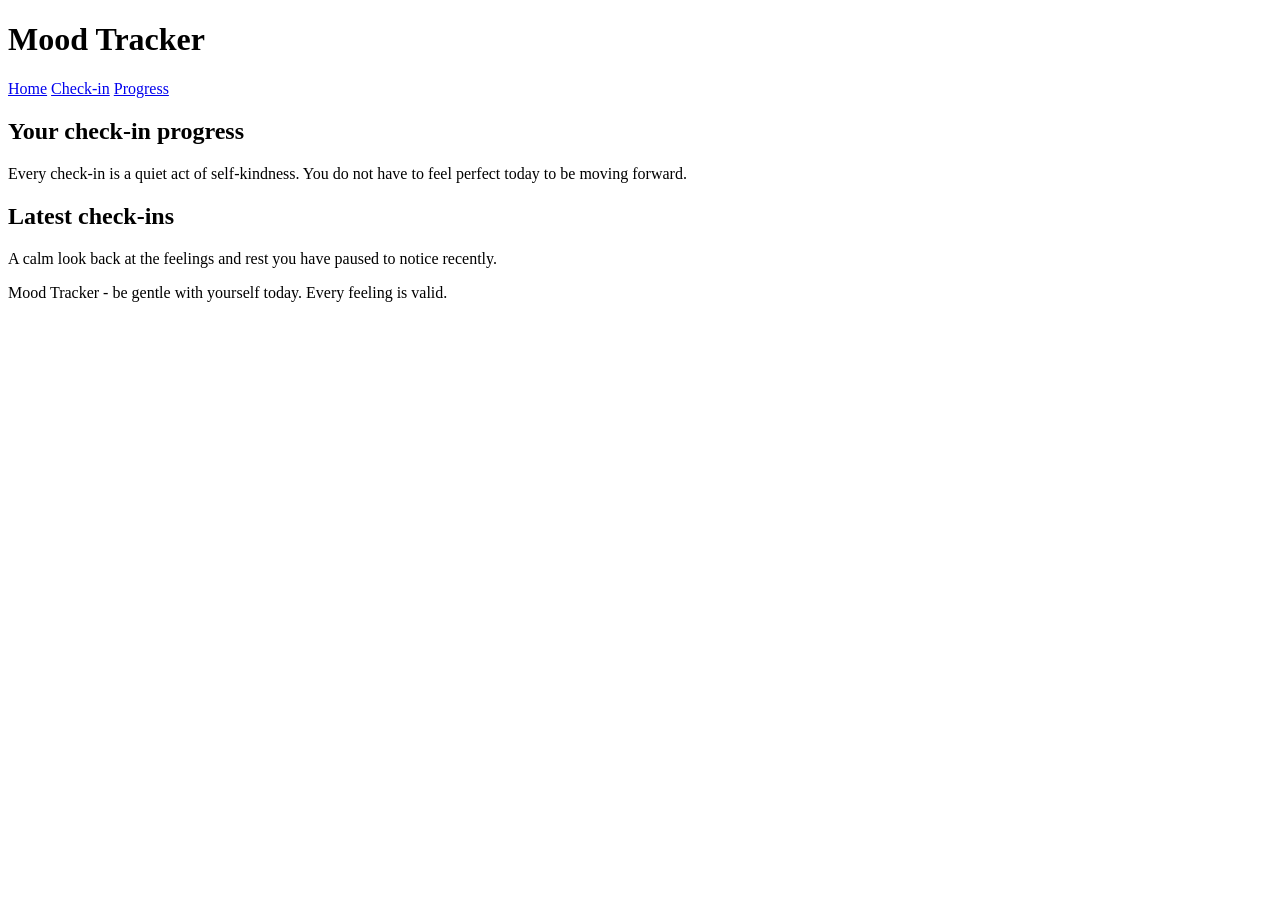
==== index.html @ 3362ba43 "Created the HTML home page skeleton" ====
<!DOCTYPE html>
<html lang="en">
<head>
    <meta charset="UTF-8">
    <meta name="viewport" content="width=device-width, initial-scale=1.0">
    <meta name="description" content="Log daily mood check-ins, track emotional patterns, and build mindful reflection habits.">
    <title>Home | Mood Tracker</title>
    <link rel="stylesheet" href="styles.css">
</head>
<body>
    <header>
        <h1>Mood Tracker</h1>
        <nav>
            <a href="index.html" class="active">Home</a>
            <a href="checkin.html">Check-in</a>
            <a href="progress.html">Progress</a>
        </nav>
    </header>

    <main>
        <section>
            <h2>Your check-in progress</h2>
            <p>Every check-in is a quiet act of self-kindness. You do not have to feel perfect today to be moving forward.</p>

            <div id="stats" class="stats"></div>
        </section>
        <section>
            <h2>Latest check-ins</h2>
            <p>A calm look back at the feelings and rest you have paused to notice recently.</p>
            <ul id="recent" class="list"></ul>
        </section>
    </main>
    <footer>
        <p>Mood Tracker - be gentle with yourself today. Every feeling is valid.</p>
    </footer>
    <script src="script.js"></script>
</body>
</html>
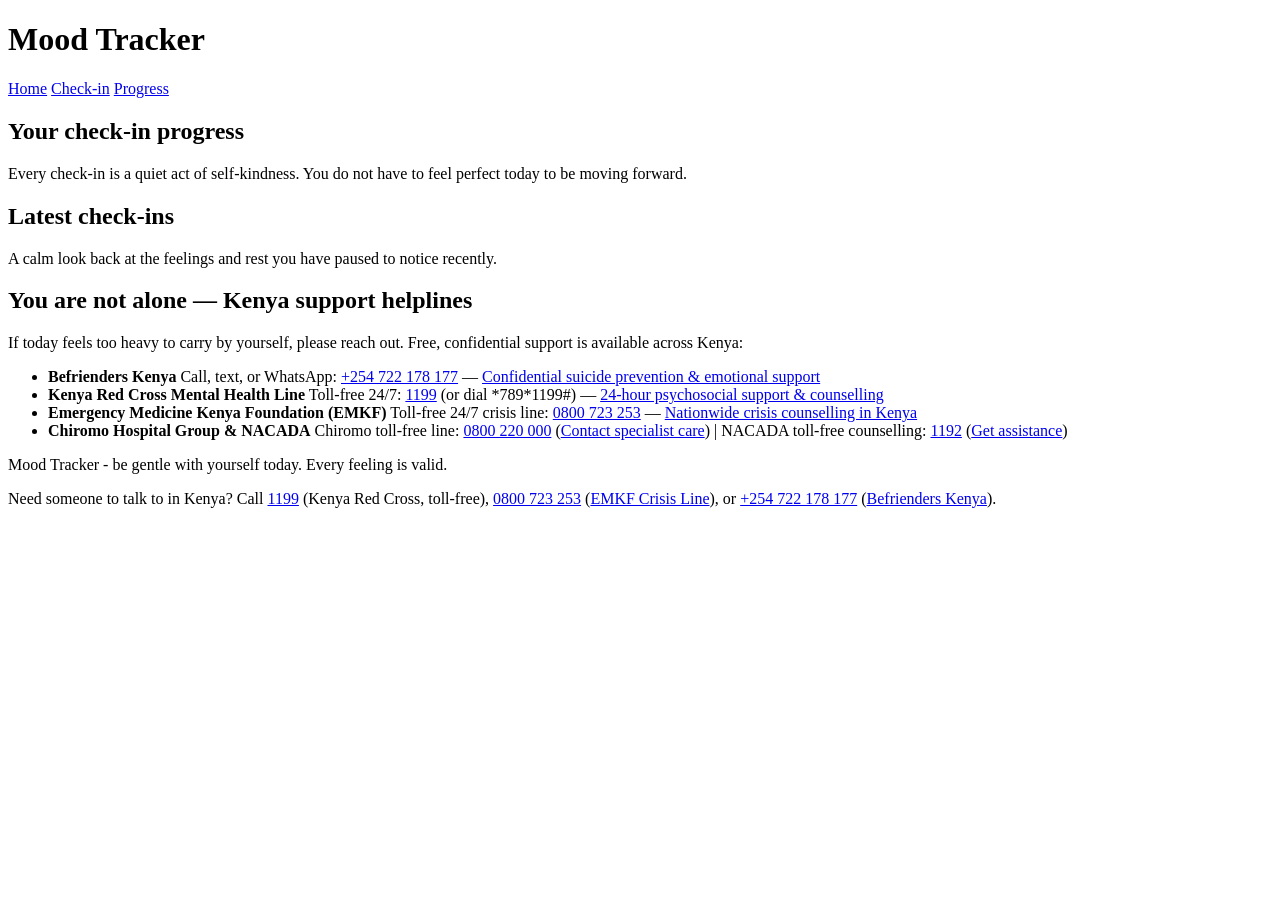
==== commit 66d0ef04: "Added helpline contacts" ====
--- a/index.html
+++ b/index.html
@@ -29,9 +29,32 @@
             <p>A calm look back at the feelings and rest you have paused to notice recently.</p>
             <ul id="recent" class="list"></ul>
         </section>
+        <section>
+           <h2>You are not alone — Kenya support helplines</h2>
+           <p>If today feels too heavy to carry by yourself, please reach out. Free, confidential support is available across Kenya:</p>
+           <ul class="list">
+                <li>
+                    <strong>Befrienders Kenya</strong>
+                    <span>Call, text, or WhatsApp: <a href="tel:+254722178177">+254 722 178 177</a> — <a href="https://findahelpline.com/organizations/befrienders-kenya-suicide-prevention-helpline" target="_blank" rel="noopener">Confidential suicide prevention &amp; emotional support</a></span>
+                </li>
+                <li>
+                    <strong>Kenya Red Cross Mental Health Line</strong>
+                    <span>Toll-free 24/7: <a href="tel:1199">1199</a> (or dial *789*1199#) — <a href="https://ngos.ke/mental-health-ngos-in-kenya-2026-suicide-prevention-guide/" target="_blank" rel="noopener">24-hour psychosocial support &amp; counselling</a></span>
+                </li>
+                <li>
+                    <strong>Emergency Medicine Kenya Foundation (EMKF)</strong>
+                    <span>Toll-free 24/7 crisis line: <a href="tel:0800723253">0800 723 253</a> — <a href="https://heyrafiki.space/crisis" target="_blank" rel="noopener">Nationwide crisis counselling in Kenya</a></span>
+                </li>
+                <li>
+                    <strong>Chiromo Hospital Group &amp; NACADA</strong>
+                    <span>Chiromo toll-free line: <a href="tel:0800220000">0800 220 000</a> (<a href="https://chiromohospitalgroup.co.ke/contact-us/" target="_blank" rel="noopener">Contact specialist care</a>) | NACADA toll-free counselling: <a href="tel:1192">1192</a> (<a href="https://nacada.go.ke/how-get-assistance" target="_blank" rel="noopener">Get assistance</a>)</span>
+                </li>
+            </ul> 
+        </section>
     </main>
     <footer>
         <p>Mood Tracker - be gentle with yourself today. Every feeling is valid.</p>
+        <p>Need someone to talk to in Kenya? Call <a href="tel:1199">1199</a> (Kenya Red Cross, toll-free), <a href="tel:0800723253">0800 723 253</a> (<a href="https://heyrafiki.space/crisis" target="_blank" rel="noopener">EMKF Crisis Line</a>), or <a href="tel:+254722178177">+254 722 178 177</a> (<a href="https://findahelpline.com/organizations/befrienders-kenya-suicide-prevention-helpline" target="_blank" rel="noopener">Befrienders Kenya</a>).</p>
     </footer>
     <script src="script.js"></script>
 </body>
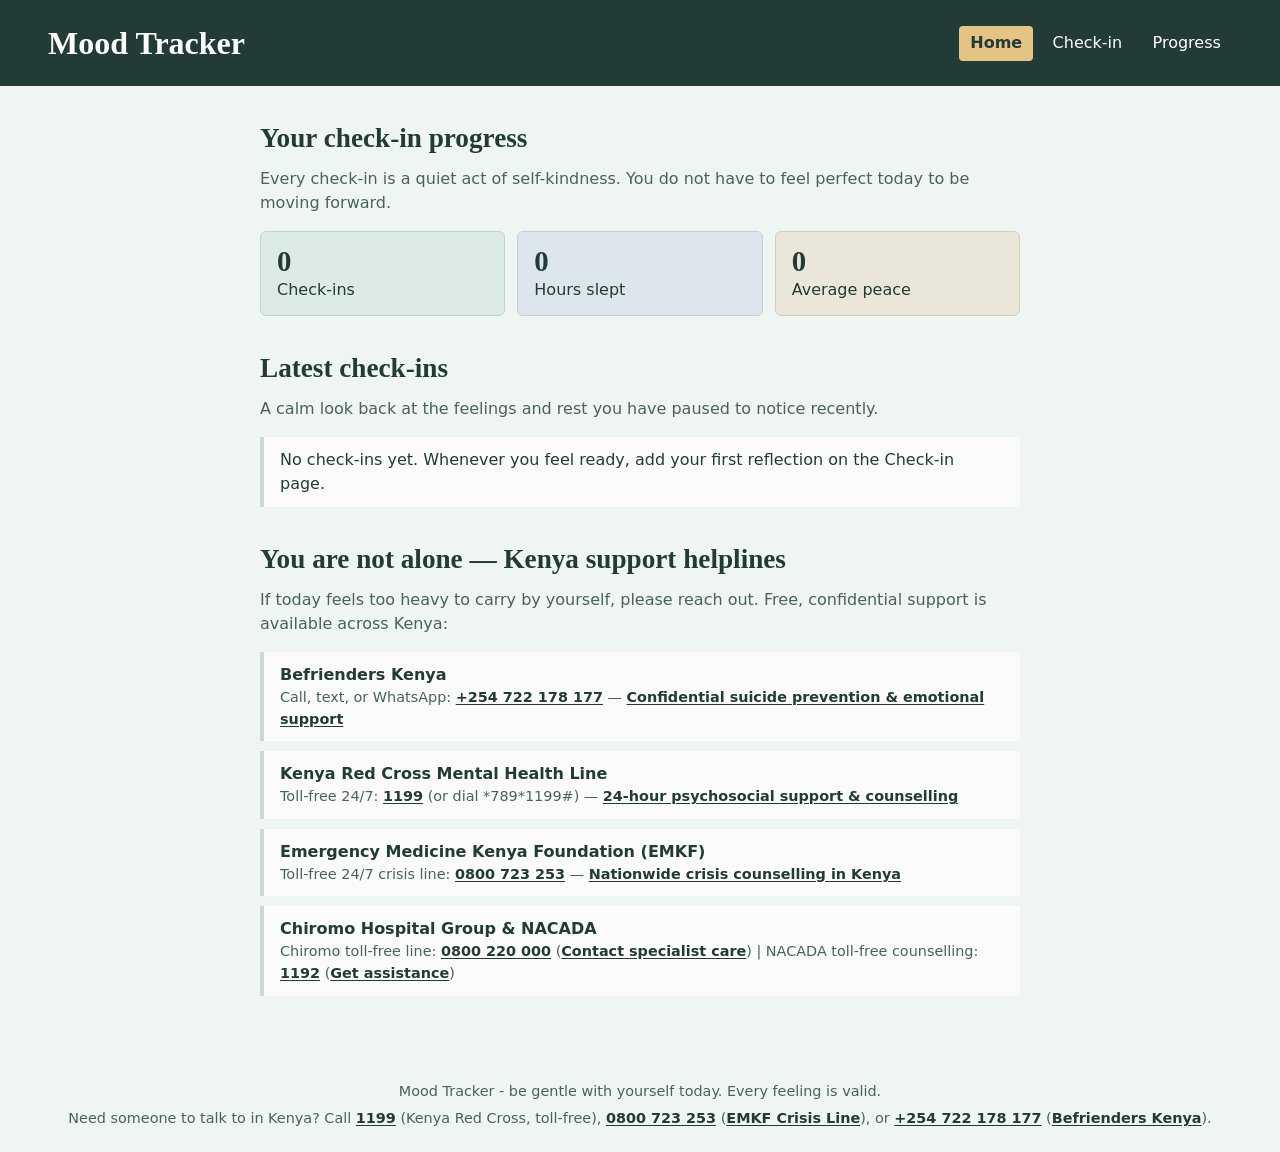
==== commit 2e39aeab: "Corrected errors from all files to allow the pages to run smoothly" ====
--- a/index.html
+++ b/index.html
@@ -7,7 +7,7 @@
     <title>Home | Mood Tracker</title>
     <link rel="stylesheet" href="styles.css">
 </head>
-<body>
+<body data-page="home">
     <header>
         <h1>Mood Tracker</h1>
         <nav>
--- a/styles.css
+++ b/styles.css
@@ -0,0 +1,242 @@
+:root {
+  --paper: #eff5f2; 
+  --card: #fbfcfa; 
+  --ink: #233b36; 
+  --line: #c7dad3;
+  --accent: #e5c384; 
+  --good: #2d7a63; 
+  --bad: #b8564f;
+  --head: Georgia, "Times New Roman", serif;
+  --body: "Segoe UI", system-ui, sans-serif;
+}
+
+* {
+ box-sizing: border-box; 
+}
+
+body {
+    margin: 0;
+    font-family:
+    var(--body); 
+    background: var(--paper); 
+    color: var(--ink); 
+    line-height: 1.5; 
+}
+
+
+header { 
+    background: var(--ink); 
+    color: #fff; 
+    padding: 1rem; 
+    display: flex; 
+    flex-direction: column; gap: .75rem; 
+}
+
+h1, h2 { 
+    font-family: var(--head); 
+    margin: 0 0 .5rem; 
+}
+
+h1 { 
+    margin: 0; 
+}
+
+section > p {
+    margin: 0 0 1rem; 
+    color: #47635c; 
+} 
+
+nav { 
+    display: flex; 
+    gap: .5rem; 
+    flex-wrap: wrap; 
+}
+
+nav a { 
+    color: #fff; 
+    text-decoration: none; 
+    padding: .35rem .7rem; 
+    border-radius: 4px; 
+}
+
+nav a:hover { 
+    background: rgba(255,255,255,.15); 
+}
+
+nav a.active { 
+    background: var(--accent); 
+    color: var(--ink); 
+    font-weight: 600; 
+} 
+
+main { 
+    max-width: 760px; 
+    margin: 0 auto; 
+    padding: 1rem; 
+}
+
+section { 
+    margin-bottom: 2rem; 
+}
+
+footer { 
+    text-align: center; 
+    padding: 1rem; 
+    color: #47635c; 
+    font-size: .9rem; 
+}
+
+footer p { 
+    margin: .35rem 0; 
+}
+
+main a, footer a { 
+    color: var(--ink); 
+    font-weight: 600; 
+    text-underline-offset: 2px; 
+}
+
+
+.stats { 
+    display: grid; 
+    grid-template-columns: 1fr; gap: .75rem; 
+}
+
+.stats div { 
+    background: var(--card); 
+    border: 1px solid var(--line); 
+    border-radius: 6px; 
+    padding: .8rem 1rem; 
+}
+
+.stats div:nth-child(1) { 
+    background: #dcebe5; 
+    border-color: #bdd4cb; 
+}
+
+.stats div:nth-child(2) { 
+    background: #dde6ed; 
+    border-color: #bfd0dc; 
+}
+
+.stats div:nth-child(3) { 
+    background: #ebe6da; 
+    border-color: #d5ccb8; 
+}
+
+.stats b { 
+    display: block; 
+    font: 700 1.8rem var(--head); 
+}
+
+.list { 
+    list-style: none; 
+    padding: 0; 
+    margin: 0; 
+    display: grid; 
+    gap: .6rem; 
+}
+
+.list li { 
+    background: var(--card); 
+    border-left: 4px solid var(--line);
+    padding: .7rem 1rem; 
+    transition: border-color .2s; 
+}
+
+.list li.hover { 
+    border-left-color: var(--accent); 
+}
+
+.list span { 
+    display: block; 
+    color: #47635c; 
+    font-size: .9rem; 
+}
+
+.list p { 
+    margin: .4rem 0 0; 
+}
+
+form { 
+    display: flex; 
+    flex-direction: column; 
+    gap: .4rem; 
+    background: var(--card); 
+    padding: 1rem; 
+    border: 1px solid var(--line); 
+    border-radius: 6px; 
+}
+
+label { 
+    font-weight: 600; 
+    margin-top: .4rem; 
+}
+
+input, select, textarea { 
+    font: inherit; 
+    padding: .5rem; 
+    border: 1px solid var(--line); 
+    border-radius: 4px; 
+    width: 100%; 
+    background: #fff; 
+    color: var(--ink); 
+}
+
+:focus-visible { 
+    outline: 3px solid var(--accent); 
+    outline-offset: 1px; 
+}
+
+button { 
+    font: inherit; 
+    font-weight: 600; 
+    background: var(--ink);
+    color: #fff; 
+    border: 0; 
+    border-radius: 4px; 
+    padding: .6rem 1rem; 
+    margin-top: .8rem; 
+    cursor: pointer; 
+}
+
+button:hover {
+    background: #31524b;
+}
+
+button.delete-btn { 
+    background: var(--bad); 
+    margin-top: .5rem; 
+    padding: .3rem .7rem; 
+}
+
+.error { 
+    color: var(--bad); 
+} 
+
+.success { 
+    color: var(--good); 
+}
+
+@media (min-width: 600px) {
+  header { 
+    flex-direction: row; 
+    justify-content: space-between; 
+    align-items: center; 
+    }
+  .stats { 
+    grid-template-columns: repeat(3, 1fr); 
+    }
+}
+/* ===== Desktop ===== */
+@media (min-width: 960px) {
+  header { 
+    padding: 1.2rem 3rem; 
+    }
+  main { 
+    padding: 2rem 0; 
+    }
+  h2 { 
+    font-size: 1.7rem; 
+    }
+}
